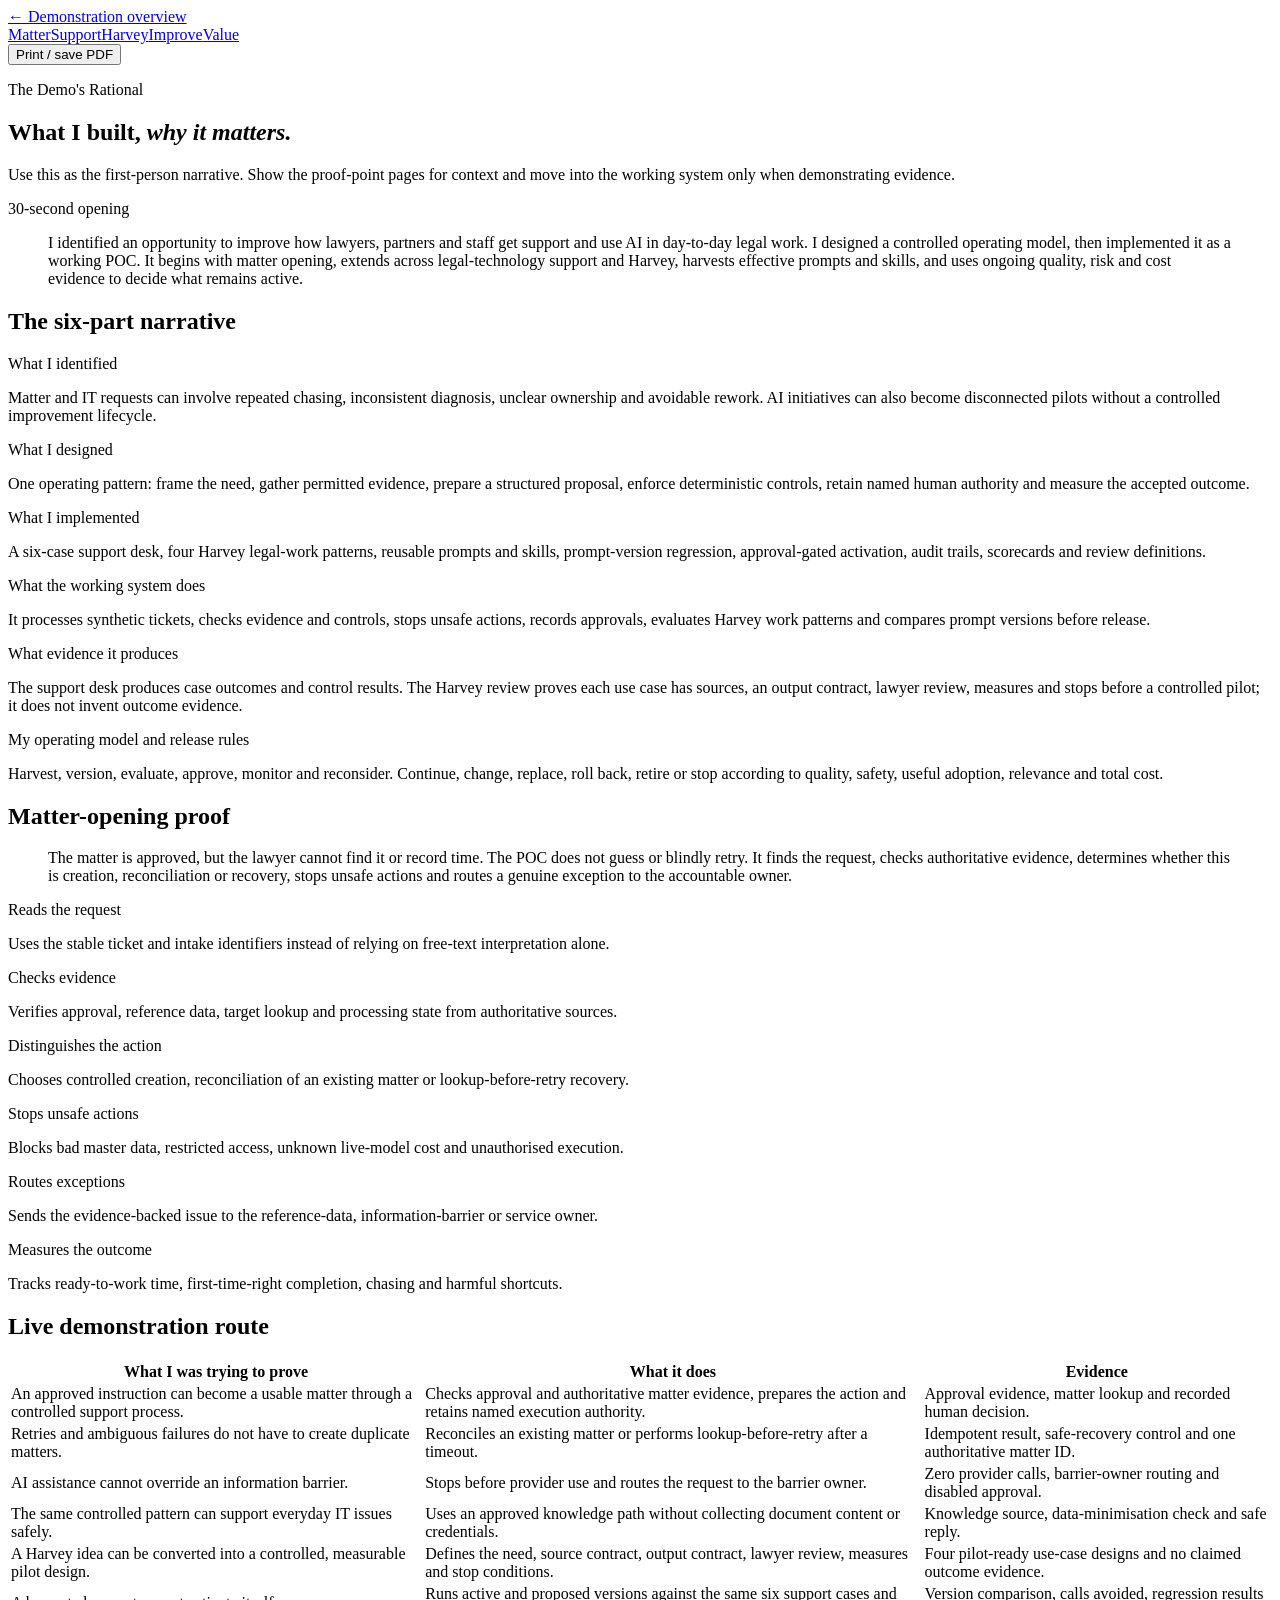
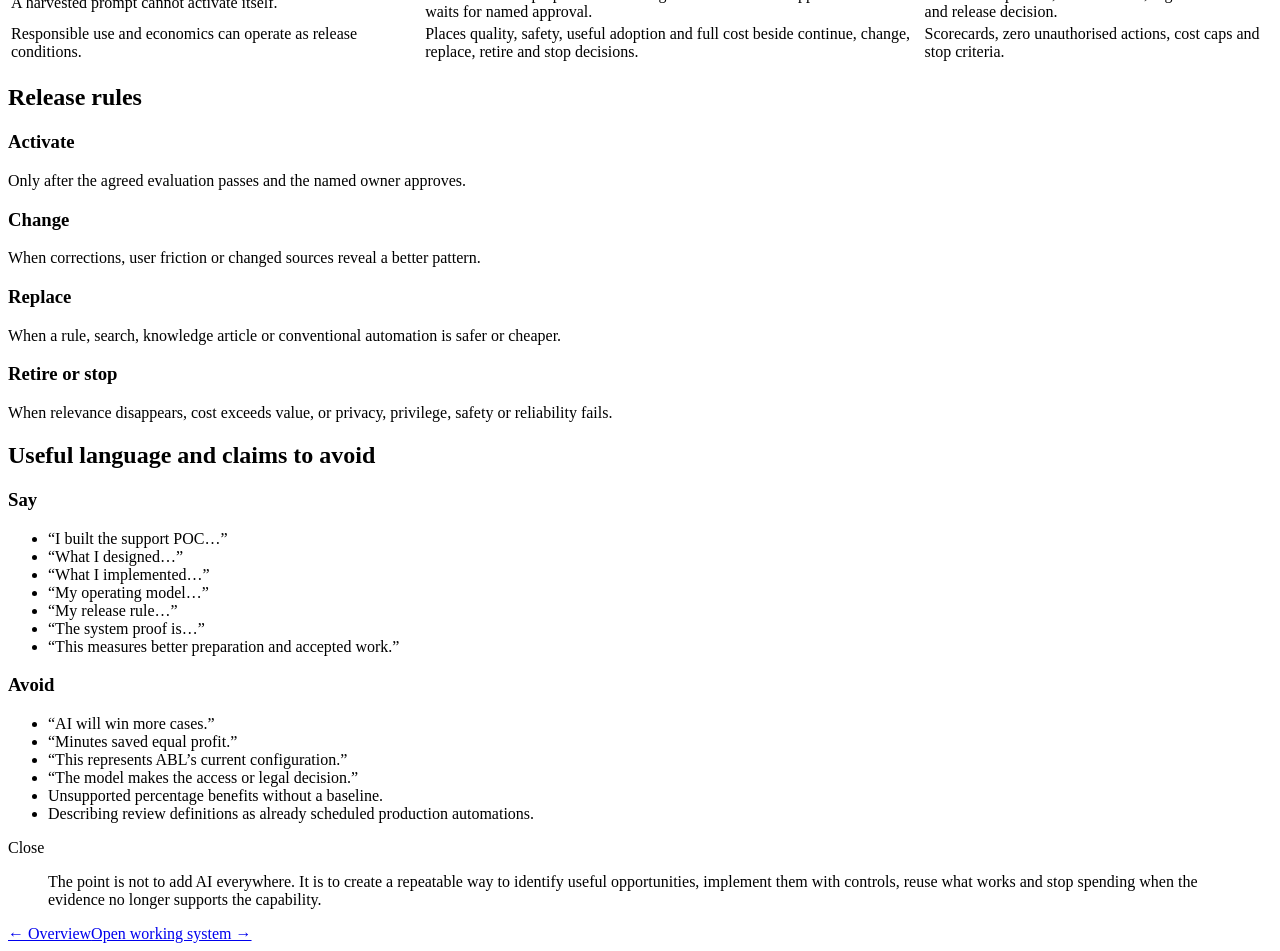
==== app/static/cheatsheet.html @ c5c9a4c7 "Initial private AI support proof of concept" ====
<!doctype html><html lang="en"><head><meta charset="utf-8"><meta name="viewport" content="width=device-width,initial-scale=1"><title>The Demo's Rational</title><link rel="stylesheet" href="/static/proof.css"><link rel="stylesheet" href="/static/cheatsheet.css"></head><body><div class="proof-shell">
<header class="proof-top"><a class="back" href="/">← Demonstration overview</a><nav><a href="/proofs/matter">Matter</a><a href="/proofs/support">Support</a><a href="/proofs/harvey">Harvey</a><a href="/proofs/improvement">Improve</a><a href="/proofs/value">Value</a></nav><button class="button print-button" onclick="window.print()">Print / save PDF</button></header>
<main><section class="sheet-title"><p class="eyebrow">The Demo's Rational</p><h1>What I built, <em>why it matters.</em></h1><p class="lede">Use this as the first-person narrative. Show the proof-point pages for context and move into the working system only when demonstrating evidence.</p></section>
<section class="sheet-section"><p class="kicker">30-second opening</p><blockquote class="talk-track">I identified an opportunity to improve how lawyers, partners and staff get support and use AI in day-to-day legal work. I designed a controlled operating model, then implemented it as a working POC. It begins with matter opening, extends across legal-technology support and Harvey, harvests effective prompts and skills, and uses ongoing quality, risk and cost evidence to decide what remains active.</blockquote></section>
<section class="sheet-section"><h2>The six-part narrative</h2><div class="cue-grid">
<article class="cue"><span>What I identified</span><p>Matter and IT requests can involve repeated chasing, inconsistent diagnosis, unclear ownership and avoidable rework. AI initiatives can also become disconnected pilots without a controlled improvement lifecycle.</p></article>
<article class="cue"><span>What I designed</span><p>One operating pattern: frame the need, gather permitted evidence, prepare a structured proposal, enforce deterministic controls, retain named human authority and measure the accepted outcome.</p></article>
<article class="cue"><span>What I implemented</span><p>A six-case support desk, four Harvey legal-work patterns, reusable prompts and skills, prompt-version regression, approval-gated activation, audit trails, scorecards and review definitions.</p></article>
<article class="cue"><span>What the working system does</span><p>It processes synthetic tickets, checks evidence and controls, stops unsafe actions, records approvals, evaluates Harvey work patterns and compares prompt versions before release.</p></article>
<article class="cue"><span>What evidence it produces</span><p>The support desk produces case outcomes and control results. The Harvey review proves each use case has sources, an output contract, lawyer review, measures and stops before a controlled pilot; it does not invent outcome evidence.</p></article>
<article class="cue"><span>My operating model and release rules</span><p>Harvest, version, evaluate, approve, monitor and reconsider. Continue, change, replace, roll back, retire or stop according to quality, safety, useful adoption, relevance and total cost.</p></article>
</div></section>
<section class="sheet-section"><h2>Matter-opening proof</h2><blockquote class="talk-track">The matter is approved, but the lawyer cannot find it or record time. The POC does not guess or blindly retry. It finds the request, checks authoritative evidence, determines whether this is creation, reconciliation or recovery, stops unsafe actions and routes a genuine exception to the accountable owner.</blockquote><div class="cue-grid" style="margin-top:14px">
<article class="cue"><span>Reads the request</span><p>Uses the stable ticket and intake identifiers instead of relying on free-text interpretation alone.</p></article><article class="cue"><span>Checks evidence</span><p>Verifies approval, reference data, target lookup and processing state from authoritative sources.</p></article><article class="cue"><span>Distinguishes the action</span><p>Chooses controlled creation, reconciliation of an existing matter or lookup-before-retry recovery.</p></article><article class="cue"><span>Stops unsafe actions</span><p>Blocks bad master data, restricted access, unknown live-model cost and unauthorised execution.</p></article><article class="cue"><span>Routes exceptions</span><p>Sends the evidence-backed issue to the reference-data, information-barrier or service owner.</p></article><article class="cue"><span>Measures the outcome</span><p>Tracks ready-to-work time, first-time-right completion, chasing and harmful shortcuts.</p></article>
</div></section>
<section class="sheet-section"><h2>Live demonstration route</h2><table class="run-table"><thead><tr><th>What I was trying to prove</th><th>What it does</th><th>Evidence</th></tr></thead><tbody>
<tr><td>An approved instruction can become a usable matter through a controlled support process.</td><td>Checks approval and authoritative matter evidence, prepares the action and retains named execution authority.</td><td>Approval evidence, matter lookup and recorded human decision.</td></tr>
<tr><td>Retries and ambiguous failures do not have to create duplicate matters.</td><td>Reconciles an existing matter or performs lookup-before-retry after a timeout.</td><td>Idempotent result, safe-recovery control and one authoritative matter ID.</td></tr>
<tr><td>AI assistance cannot override an information barrier.</td><td>Stops before provider use and routes the request to the barrier owner.</td><td>Zero provider calls, barrier-owner routing and disabled approval.</td></tr>
<tr><td>The same controlled pattern can support everyday IT issues safely.</td><td>Uses an approved knowledge path without collecting document content or credentials.</td><td>Knowledge source, data-minimisation check and safe reply.</td></tr>
<tr><td>A Harvey idea can be converted into a controlled, measurable pilot design.</td><td>Defines the need, source contract, output contract, lawyer review, measures and stop conditions.</td><td>Four pilot-ready use-case designs and no claimed outcome evidence.</td></tr>
<tr><td>A harvested prompt cannot activate itself.</td><td>Runs active and proposed versions against the same six support cases and waits for named approval.</td><td>Version comparison, calls avoided, regression results and release decision.</td></tr>
<tr><td>Responsible use and economics can operate as release conditions.</td><td>Places quality, safety, useful adoption and full cost beside continue, change, replace, retire and stop decisions.</td><td>Scorecards, zero unauthorised actions, cost caps and stop criteria.</td></tr>
</tbody></table></section>
<section class="sheet-section"><h2>Release rules</h2><div class="four-grid"><article class="tile"><h3>Activate</h3><p>Only after the agreed evaluation passes and the named owner approves.</p></article><article class="tile"><h3>Change</h3><p>When corrections, user friction or changed sources reveal a better pattern.</p></article><article class="tile"><h3>Replace</h3><p>When a rule, search, knowledge article or conventional automation is safer or cheaper.</p></article><article class="tile"><h3>Retire or stop</h3><p>When relevance disappears, cost exceeds value, or privacy, privilege, safety or reliability fails.</p></article></div></section>
<section class="sheet-section"><h2>Useful language and claims to avoid</h2><div class="say-avoid"><article><h3>Say</h3><ul><li>“I built the support POC…”</li><li>“What I designed…”</li><li>“What I implemented…”</li><li>“My operating model…”</li><li>“My release rule…”</li><li>“The system proof is…”</li><li>“This measures better preparation and accepted work.”</li></ul></article><article><h3>Avoid</h3><ul><li>“AI will win more cases.”</li><li>“Minutes saved equal profit.”</li><li>“This represents ABL’s current configuration.”</li><li>“The model makes the access or legal decision.”</li><li>Unsupported percentage benefits without a baseline.</li><li>Describing review definitions as already scheduled production automations.</li></ul></article></div></section>
<section class="sheet-section"><p class="kicker">Close</p><blockquote class="talk-track">The point is not to add AI everywhere. It is to create a repeatable way to identify useful opportunities, implement them with controls, reuse what works and stop spending when the evidence no longer supports the capability.</blockquote></section>
</main><footer class="next"><a href="/">← Overview</a><a href="/workbench">Open working system →</a></footer></div></body></html>
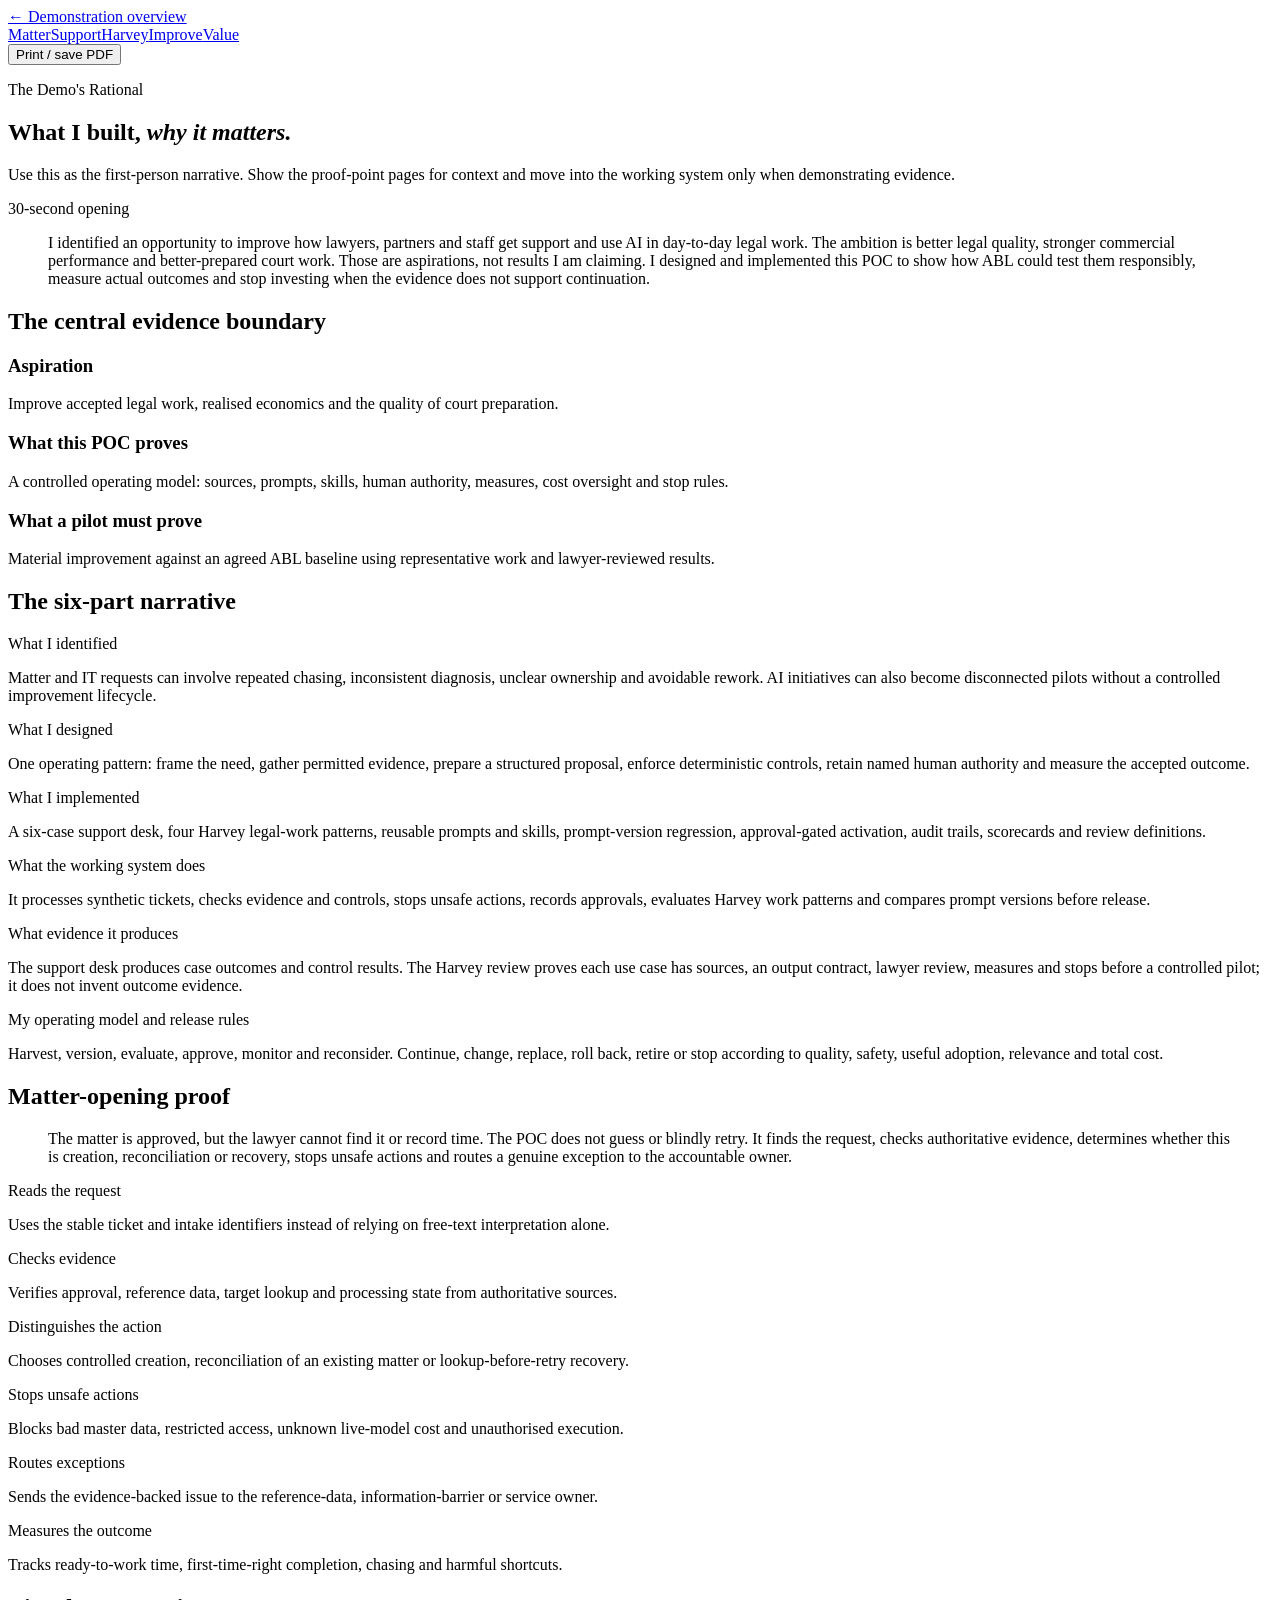
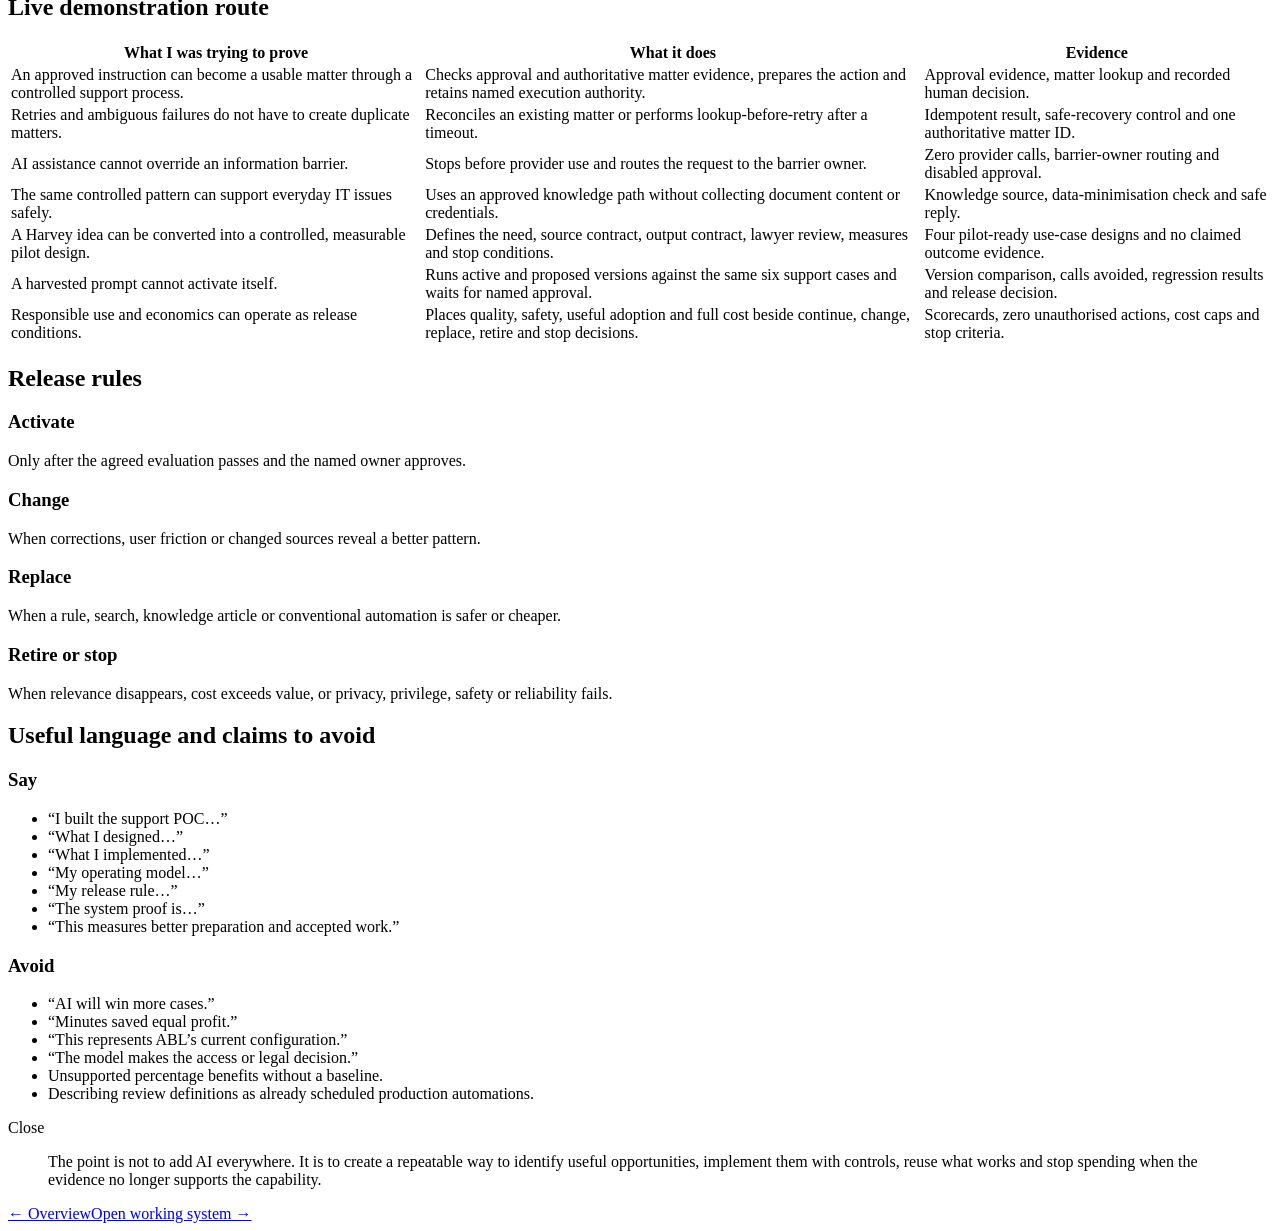
==== commit 54bc320c: "Emphasize aspirational AI outcomes" ====
--- a/app/static/cheatsheet.html
+++ b/app/static/cheatsheet.html
@@ -1,7 +1,8 @@
 <!doctype html><html lang="en"><head><meta charset="utf-8"><meta name="viewport" content="width=device-width,initial-scale=1"><title>The Demo's Rational</title><link rel="stylesheet" href="/static/proof.css"><link rel="stylesheet" href="/static/cheatsheet.css"></head><body><div class="proof-shell">
 <header class="proof-top"><a class="back" href="/">← Demonstration overview</a><nav><a href="/proofs/matter">Matter</a><a href="/proofs/support">Support</a><a href="/proofs/harvey">Harvey</a><a href="/proofs/improvement">Improve</a><a href="/proofs/value">Value</a></nav><button class="button print-button" onclick="window.print()">Print / save PDF</button></header>
 <main><section class="sheet-title"><p class="eyebrow">The Demo's Rational</p><h1>What I built, <em>why it matters.</em></h1><p class="lede">Use this as the first-person narrative. Show the proof-point pages for context and move into the working system only when demonstrating evidence.</p></section>
-<section class="sheet-section"><p class="kicker">30-second opening</p><blockquote class="talk-track">I identified an opportunity to improve how lawyers, partners and staff get support and use AI in day-to-day legal work. I designed a controlled operating model, then implemented it as a working POC. It begins with matter opening, extends across legal-technology support and Harvey, harvests effective prompts and skills, and uses ongoing quality, risk and cost evidence to decide what remains active.</blockquote></section>
+<section class="sheet-section"><p class="kicker">30-second opening</p><blockquote class="talk-track">I identified an opportunity to improve how lawyers, partners and staff get support and use AI in day-to-day legal work. The ambition is better legal quality, stronger commercial performance and better-prepared court work. Those are aspirations, not results I am claiming. I designed and implemented this POC to show how ABL could test them responsibly, measure actual outcomes and stop investing when the evidence does not support continuation.</blockquote></section>
+<section class="sheet-section"><h2>The central evidence boundary</h2><div class="three-grid"><article class="tile"><h3>Aspiration</h3><p>Improve accepted legal work, realised economics and the quality of court preparation.</p></article><article class="tile"><h3>What this POC proves</h3><p>A controlled operating model: sources, prompts, skills, human authority, measures, cost oversight and stop rules.</p></article><article class="tile"><h3>What a pilot must prove</h3><p>Material improvement against an agreed ABL baseline using representative work and lawyer-reviewed results.</p></article></div></section>
 <section class="sheet-section"><h2>The six-part narrative</h2><div class="cue-grid">
 <article class="cue"><span>What I identified</span><p>Matter and IT requests can involve repeated chasing, inconsistent diagnosis, unclear ownership and avoidable rework. AI initiatives can also become disconnected pilots without a controlled improvement lifecycle.</p></article>
 <article class="cue"><span>What I designed</span><p>One operating pattern: frame the need, gather permitted evidence, prepare a structured proposal, enforce deterministic controls, retain named human authority and measure the accepted outcome.</p></article>
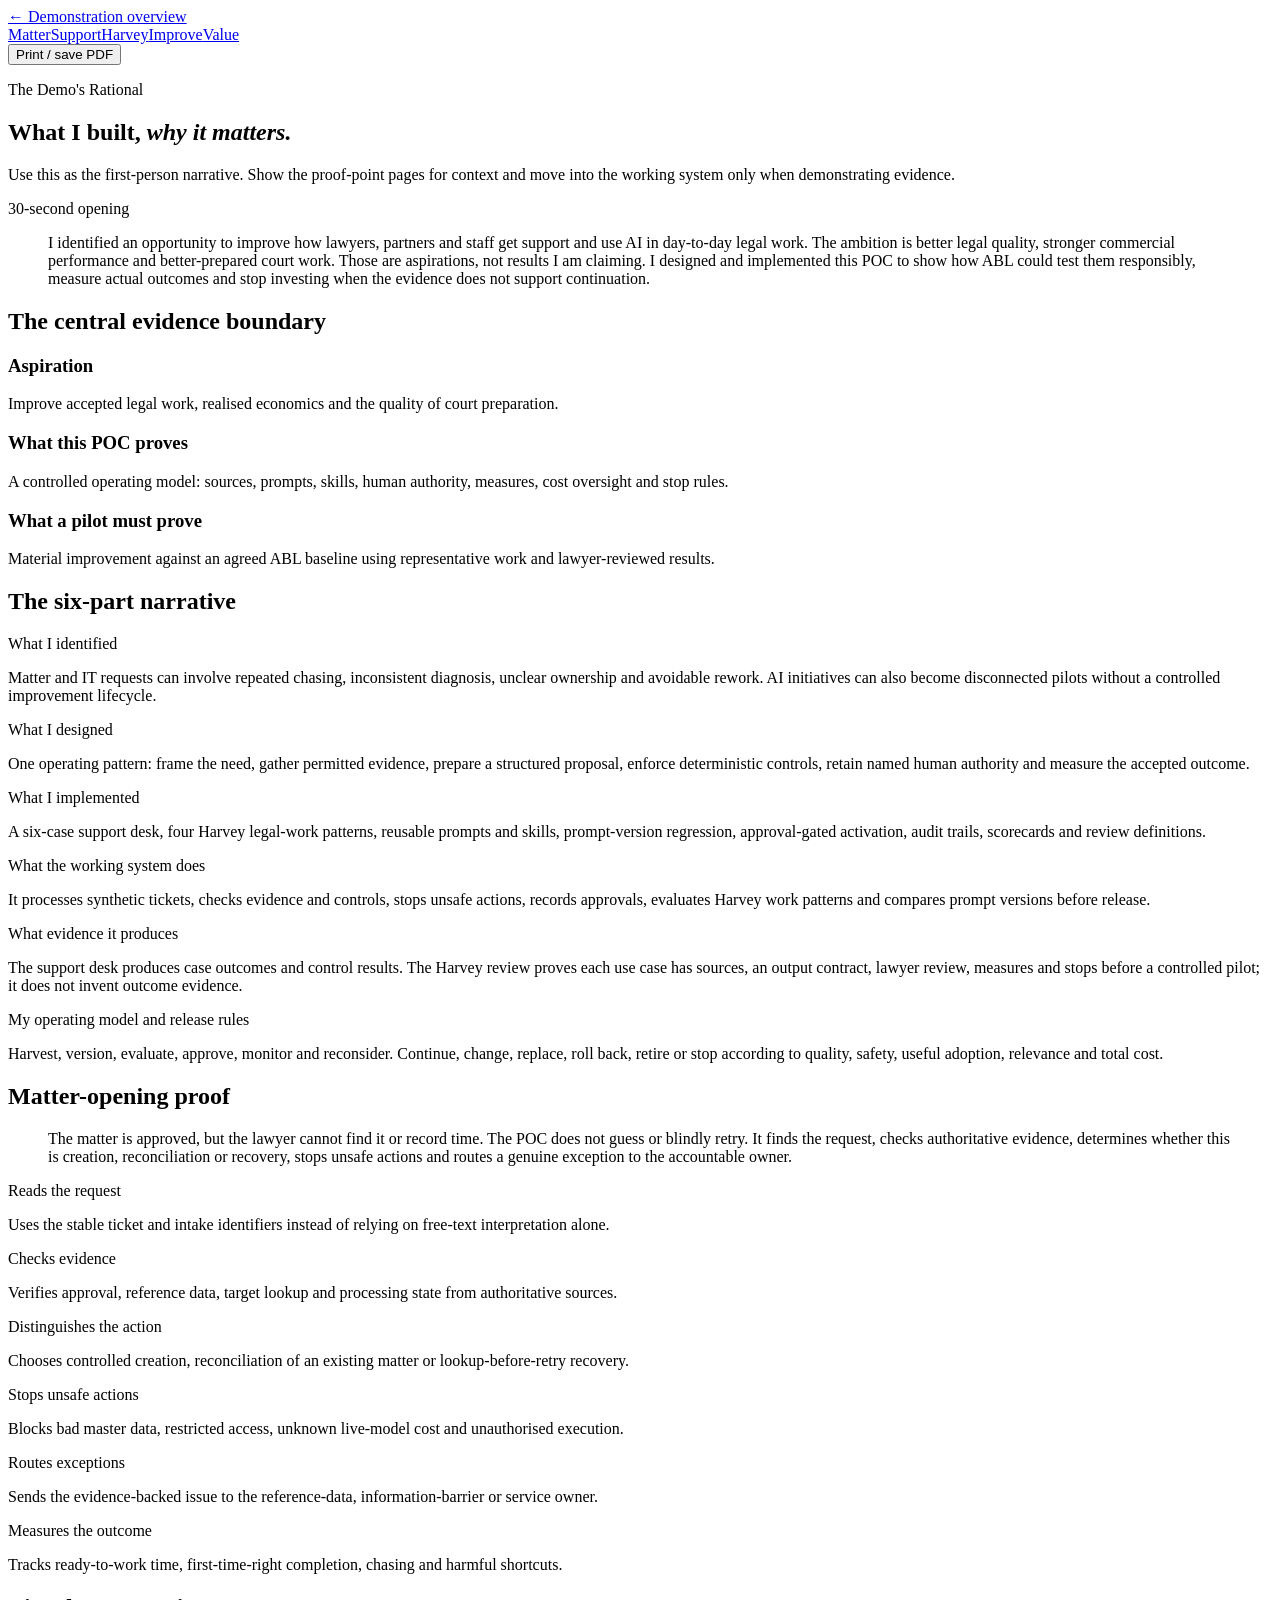
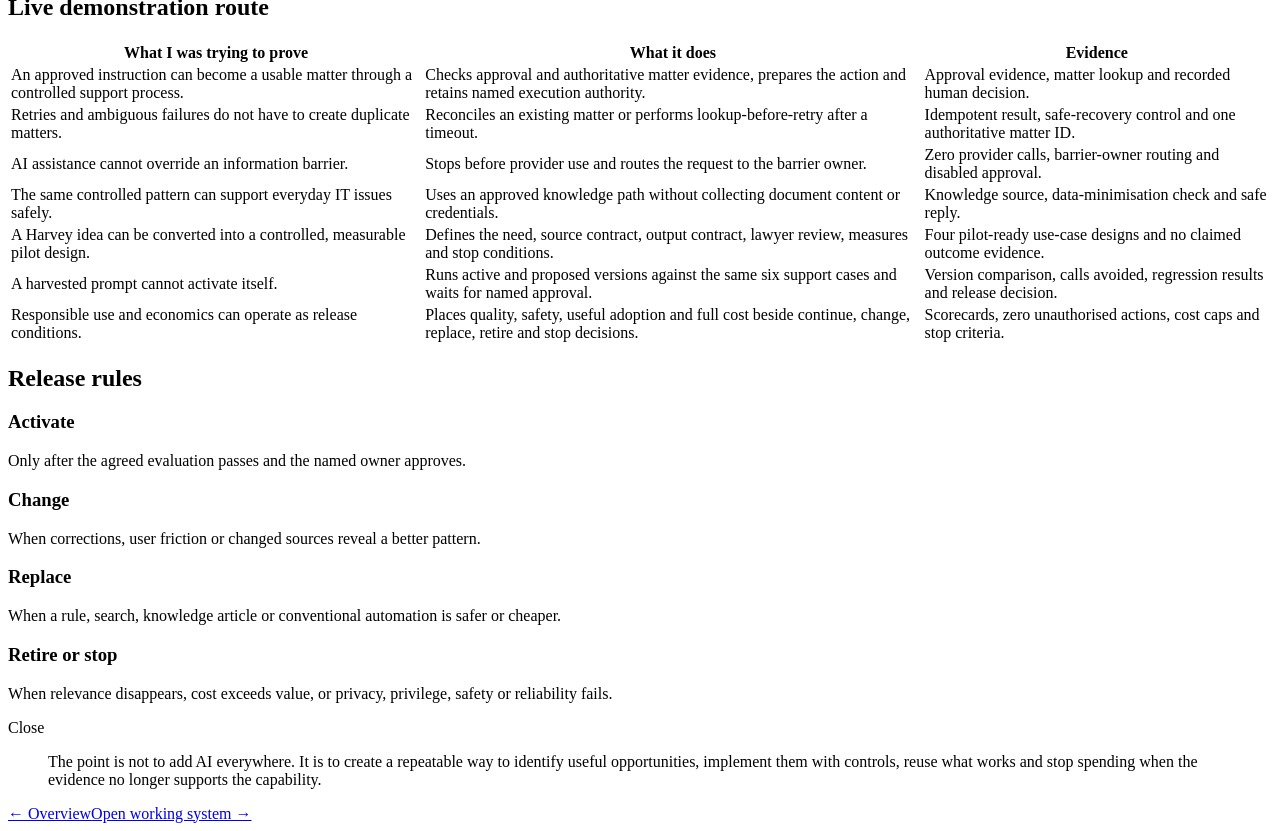
==== commit 5aec4d80: "Remove presenter language guidance" ====
--- a/app/static/cheatsheet.html
+++ b/app/static/cheatsheet.html
@@ -24,6 +24,5 @@
 <tr><td>Responsible use and economics can operate as release conditions.</td><td>Places quality, safety, useful adoption and full cost beside continue, change, replace, retire and stop decisions.</td><td>Scorecards, zero unauthorised actions, cost caps and stop criteria.</td></tr>
 </tbody></table></section>
 <section class="sheet-section"><h2>Release rules</h2><div class="four-grid"><article class="tile"><h3>Activate</h3><p>Only after the agreed evaluation passes and the named owner approves.</p></article><article class="tile"><h3>Change</h3><p>When corrections, user friction or changed sources reveal a better pattern.</p></article><article class="tile"><h3>Replace</h3><p>When a rule, search, knowledge article or conventional automation is safer or cheaper.</p></article><article class="tile"><h3>Retire or stop</h3><p>When relevance disappears, cost exceeds value, or privacy, privilege, safety or reliability fails.</p></article></div></section>
-<section class="sheet-section"><h2>Useful language and claims to avoid</h2><div class="say-avoid"><article><h3>Say</h3><ul><li>“I built the support POC…”</li><li>“What I designed…”</li><li>“What I implemented…”</li><li>“My operating model…”</li><li>“My release rule…”</li><li>“The system proof is…”</li><li>“This measures better preparation and accepted work.”</li></ul></article><article><h3>Avoid</h3><ul><li>“AI will win more cases.”</li><li>“Minutes saved equal profit.”</li><li>“This represents ABL’s current configuration.”</li><li>“The model makes the access or legal decision.”</li><li>Unsupported percentage benefits without a baseline.</li><li>Describing review definitions as already scheduled production automations.</li></ul></article></div></section>
 <section class="sheet-section"><p class="kicker">Close</p><blockquote class="talk-track">The point is not to add AI everywhere. It is to create a repeatable way to identify useful opportunities, implement them with controls, reuse what works and stop spending when the evidence no longer supports the capability.</blockquote></section>
 </main><footer class="next"><a href="/">← Overview</a><a href="/workbench">Open working system →</a></footer></div></body></html>
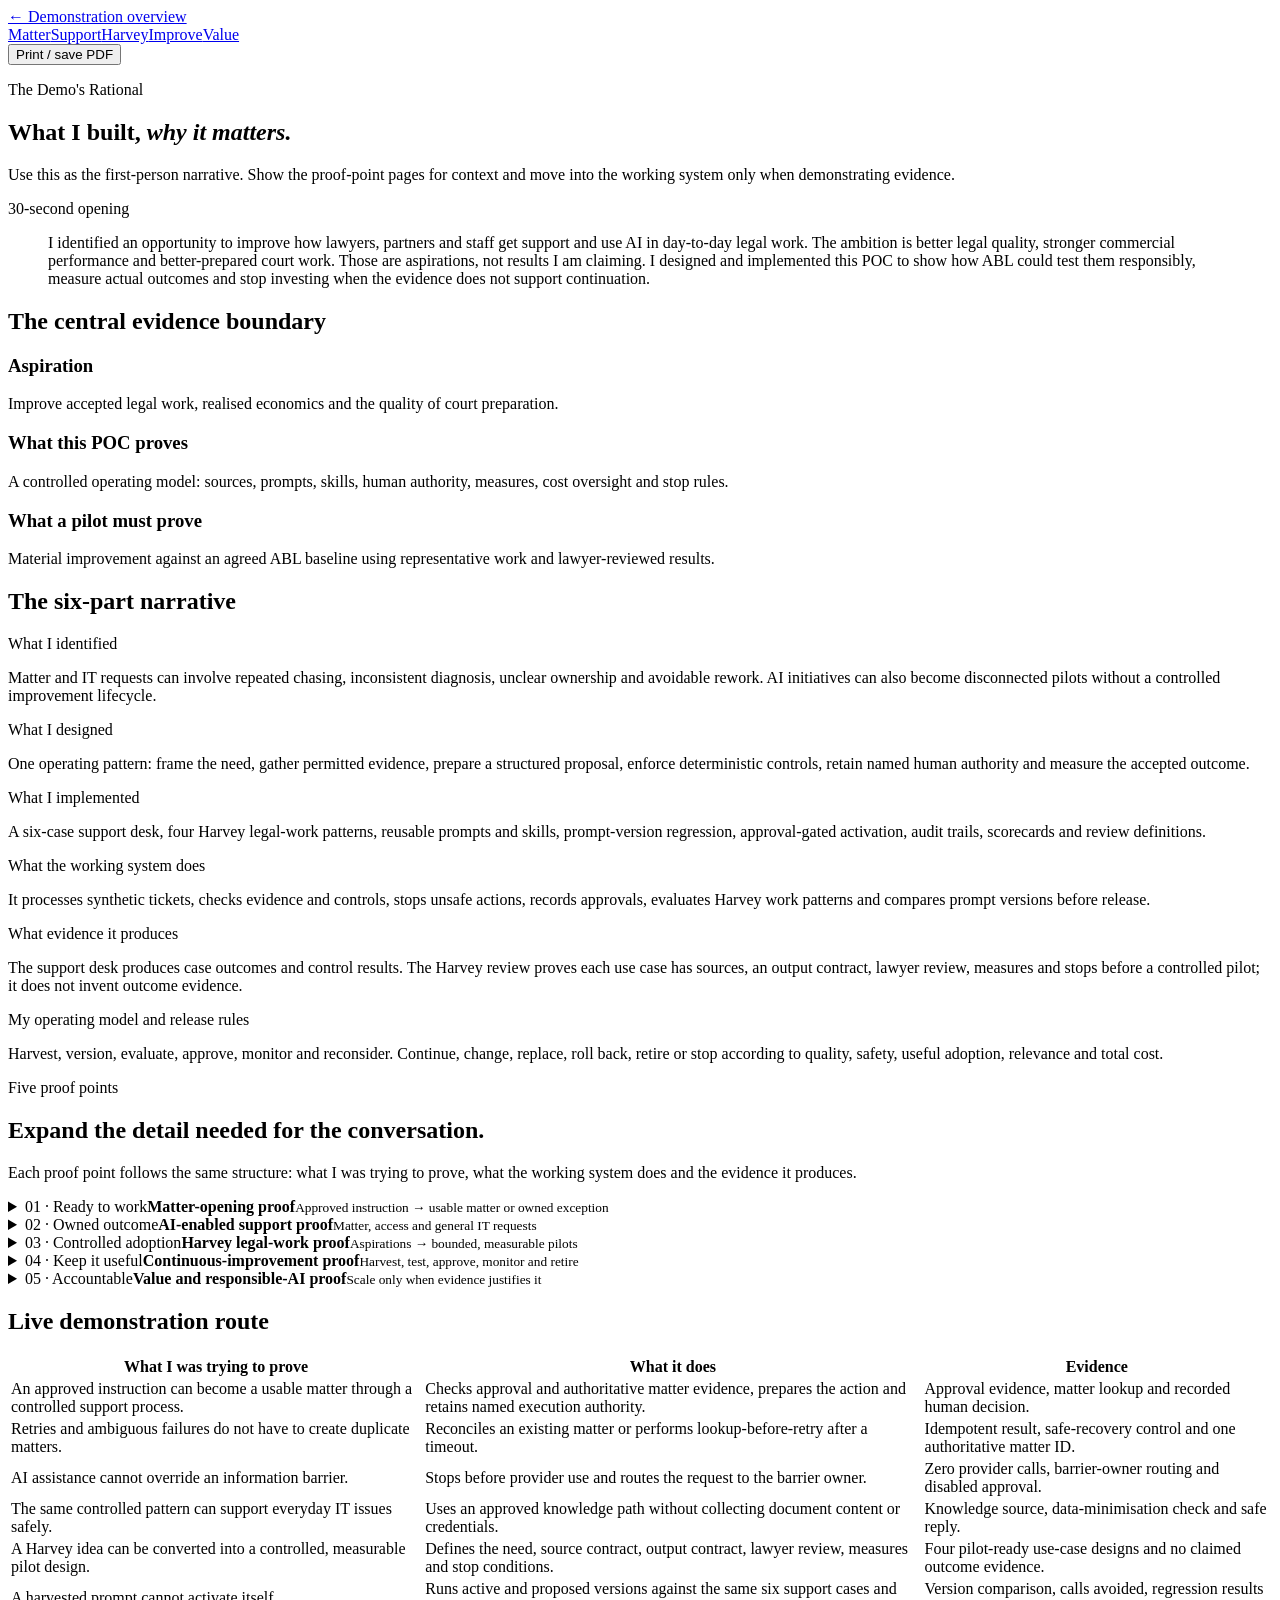
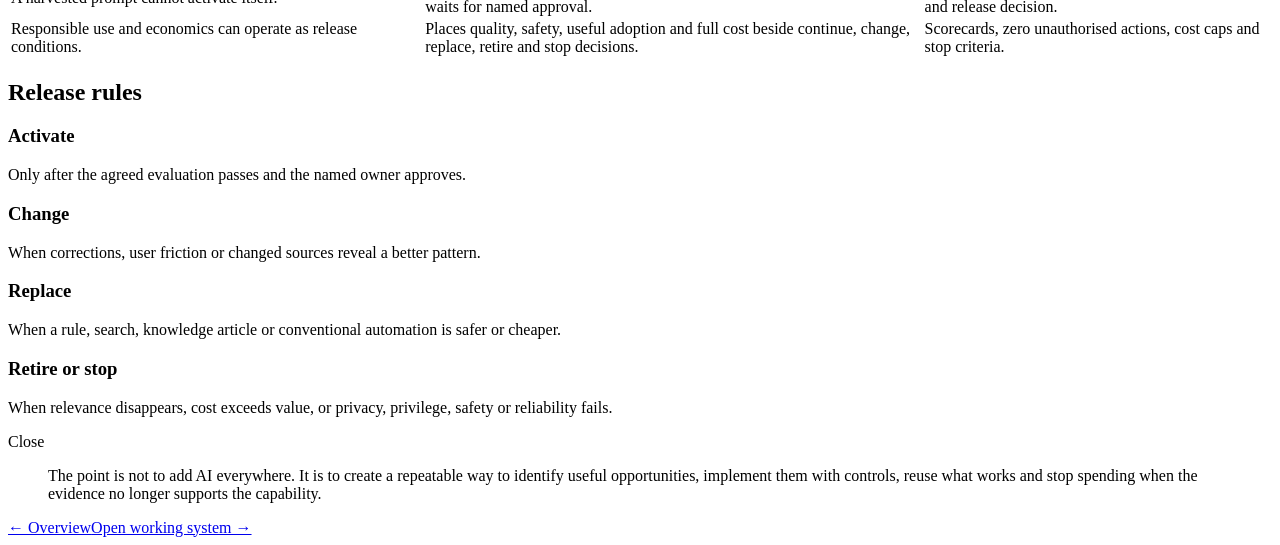
==== commit eb2983d5: "Add collapsible detail for all proof points" ====
--- a/app/static/cheatsheet.html
+++ b/app/static/cheatsheet.html
@@ -11,9 +11,13 @@
 <article class="cue"><span>What evidence it produces</span><p>The support desk produces case outcomes and control results. The Harvey review proves each use case has sources, an output contract, lawyer review, measures and stops before a controlled pilot; it does not invent outcome evidence.</p></article>
 <article class="cue"><span>My operating model and release rules</span><p>Harvest, version, evaluate, approve, monitor and reconsider. Continue, change, replace, roll back, retire or stop according to quality, safety, useful adoption, relevance and total cost.</p></article>
 </div></section>
-<section class="sheet-section"><h2>Matter-opening proof</h2><blockquote class="talk-track">The matter is approved, but the lawyer cannot find it or record time. The POC does not guess or blindly retry. It finds the request, checks authoritative evidence, determines whether this is creation, reconciliation or recovery, stops unsafe actions and routes a genuine exception to the accountable owner.</blockquote><div class="cue-grid" style="margin-top:14px">
-<article class="cue"><span>Reads the request</span><p>Uses the stable ticket and intake identifiers instead of relying on free-text interpretation alone.</p></article><article class="cue"><span>Checks evidence</span><p>Verifies approval, reference data, target lookup and processing state from authoritative sources.</p></article><article class="cue"><span>Distinguishes the action</span><p>Chooses controlled creation, reconciliation of an existing matter or lookup-before-retry recovery.</p></article><article class="cue"><span>Stops unsafe actions</span><p>Blocks bad master data, restricted access, unknown live-model cost and unauthorised execution.</p></article><article class="cue"><span>Routes exceptions</span><p>Sends the evidence-backed issue to the reference-data, information-barrier or service owner.</p></article><article class="cue"><span>Measures the outcome</span><p>Tracks ready-to-work time, first-time-right completion, chasing and harmful shortcuts.</p></article>
-</div></section>
+<section class="sheet-section proof-details-section"><div class="details-heading"><div><p class="kicker">Five proof points</p><h2>Expand the detail needed for the conversation.</h2></div><p>Each proof point follows the same structure: what I was trying to prove, what the working system does and the evidence it produces.</p></div>
+<details class="proof-detail"><summary><span>01 · Ready to work</span><strong>Matter-opening proof</strong><small>Approved instruction → usable matter or owned exception</small></summary><div class="proof-detail-body"><blockquote class="talk-track">The matter is approved, but the lawyer cannot find it or record time. The POC does not guess or blindly retry. It finds the request, checks authoritative evidence, determines whether this is creation, reconciliation or recovery, stops unsafe actions and routes a genuine exception to the accountable owner.</blockquote><div class="cue-grid"><article class="cue"><span>What I was trying to prove</span><p>An approved instruction can become a usable matter without duplicates, blind retries or control bypasses.</p></article><article class="cue"><span>What it does</span><p>Uses stable identifiers, verifies approval and reference data, looks for an existing matter and distinguishes creation, reconciliation and recovery.</p></article><article class="cue"><span>Evidence</span><p>Approval record, authoritative lookup, control results, named decision, one matter identifier and a complete audit trail.</p></article><article class="cue"><span>Measures</span><p>Ready-to-work time, first-time-right completion, support touches, chasing and harmful shortcuts.</p></article></div><a class="detail-link" href="/workbench/matter">Open focused matter evidence →</a></div></details>
+<details class="proof-detail"><summary><span>02 · Owned outcome</span><strong>AI-enabled support proof</strong><small>Matter, access and general IT requests</small></summary><div class="proof-detail-body"><blockquote class="talk-track">I designed one support pattern for different requests: frame the need, gather the minimum permitted evidence, prepare a structured next step, enforce deterministic controls and retain the accountable owner’s authority.</blockquote><div class="cue-grid"><article class="cue"><span>What I was trying to prove</span><p>AI can improve handling consistency without becoming the authority for access, matter actions or professional communications.</p></article><article class="cue"><span>What it does</span><p>Investigates six normal, boundary and failure cases, grounds the proposal and blocks or routes unsafe conditions.</p></article><article class="cue"><span>Evidence</span><p>Sources used, control checks, questions, provider calls, approvals, replies and the decision trail for every case.</p></article><article class="cue"><span>Measures</span><p>Accepted quality, owned resolution, safe stops, unnecessary data avoided, handling effort and provider cost.</p></article></div><a class="detail-link" href="/workbench/support">Open focused support evidence →</a></div></details>
+<details class="proof-detail"><summary><span>03 · Controlled adoption</span><strong>Harvey legal-work proof</strong><small>Aspirations → bounded, measurable pilots</small></summary><div class="proof-detail-body"><blockquote class="talk-track">The ambition is better legal quality, stronger economics and better-prepared court work. The POC does not claim those benefits; it demonstrates how each Harvey use case would be converted into a controlled pilot capable of testing them.</blockquote><div class="cue-grid"><article class="cue"><span>What I was trying to prove</span><p>A legal-work idea can be made specific enough to test responsibly before investment or benefit claims.</p></article><article class="cue"><span>What it does</span><p>Defines the user need, approved sources, reusable prompt and skill, output contract, lawyer decision boundary and stop conditions.</p></article><article class="cue"><span>Evidence</span><p>Four pilot designs covering litigation preparation, research, diligence and knowledge reuse, with no invented outcome evidence.</p></article><article class="cue"><span>Measures</span><p>Lawyer acceptance, corrections, omissions, source integrity, review time, incidents and full cost against a baseline.</p></article></div><a class="detail-link" href="/workbench/harvey">Open the Harvey demonstrator →</a></div></details>
+<details class="proof-detail"><summary><span>04 · Keep it useful</span><strong>Continuous-improvement proof</strong><small>Harvest, test, approve, monitor and retire</small></summary><div class="proof-detail-body"><blockquote class="talk-track">A useful output is not automatically a reusable asset. I harvest the pattern as a versioned prompt, skill or workflow, run it against the agreed evaluation contract and require a named release decision.</blockquote><div class="cue-grid"><article class="cue"><span>What I was trying to prove</span><p>Prompts, skills and automations can be managed as governed operational assets rather than disconnected experiments.</p></article><article class="cue"><span>What it does</span><p>Runs active and candidate prompts through the same six support cases, compares results and prevents a recommendation from activating itself.</p></article><article class="cue"><span>Evidence</span><p>Version identity, regression results, provider calls, prompt proxy, cost, unauthorised actions and the named decision.</p></article><article class="cue"><span>Release rule</span><p>Continue, change, replace, roll back, retire or stop when evidence, relevance, risk or cost changes.</p></article></div><a class="detail-link" href="/workbench/improvement">Open focused improvement evidence →</a></div></details>
+<details class="proof-detail"><summary><span>05 · Accountable</span><strong>Value and responsible-AI proof</strong><small>Scale only when evidence justifies it</small></summary><div class="proof-detail-body"><blockquote class="talk-track">Quality, profit and court impact begin as aspirations. Responsible AI and economics sit inside the release gate so an initiative continues only when accepted outcomes justify its risk and full operating cost.</blockquote><div class="cue-grid"><article class="cue"><span>What I was trying to prove</span><p>Governance and cost oversight can determine release decisions rather than appearing as reporting after deployment.</p></article><article class="cue"><span>What it does</span><p>Places quality, speed, safety, useful adoption and full cost together and compares AI with rules, search and conventional automation.</p></article><article class="cue"><span>Evidence</span><p>Controlled runs, accepted quality, safe exceptions, provider use, spend, unauthorised actions and explicit stop criteria.</p></article><article class="cue"><span>Boundary</span><p>Synthetic minutes are not profit, preparation measures are not court outcomes and pilot readiness is not realised value.</p></article></div><a class="detail-link" href="/workbench/value">Open focused value evidence →</a></div></details>
+</section>
 <section class="sheet-section"><h2>Live demonstration route</h2><table class="run-table"><thead><tr><th>What I was trying to prove</th><th>What it does</th><th>Evidence</th></tr></thead><tbody>
 <tr><td>An approved instruction can become a usable matter through a controlled support process.</td><td>Checks approval and authoritative matter evidence, prepares the action and retains named execution authority.</td><td>Approval evidence, matter lookup and recorded human decision.</td></tr>
 <tr><td>Retries and ambiguous failures do not have to create duplicate matters.</td><td>Reconciles an existing matter or performs lookup-before-retry after a timeout.</td><td>Idempotent result, safe-recovery control and one authoritative matter ID.</td></tr>
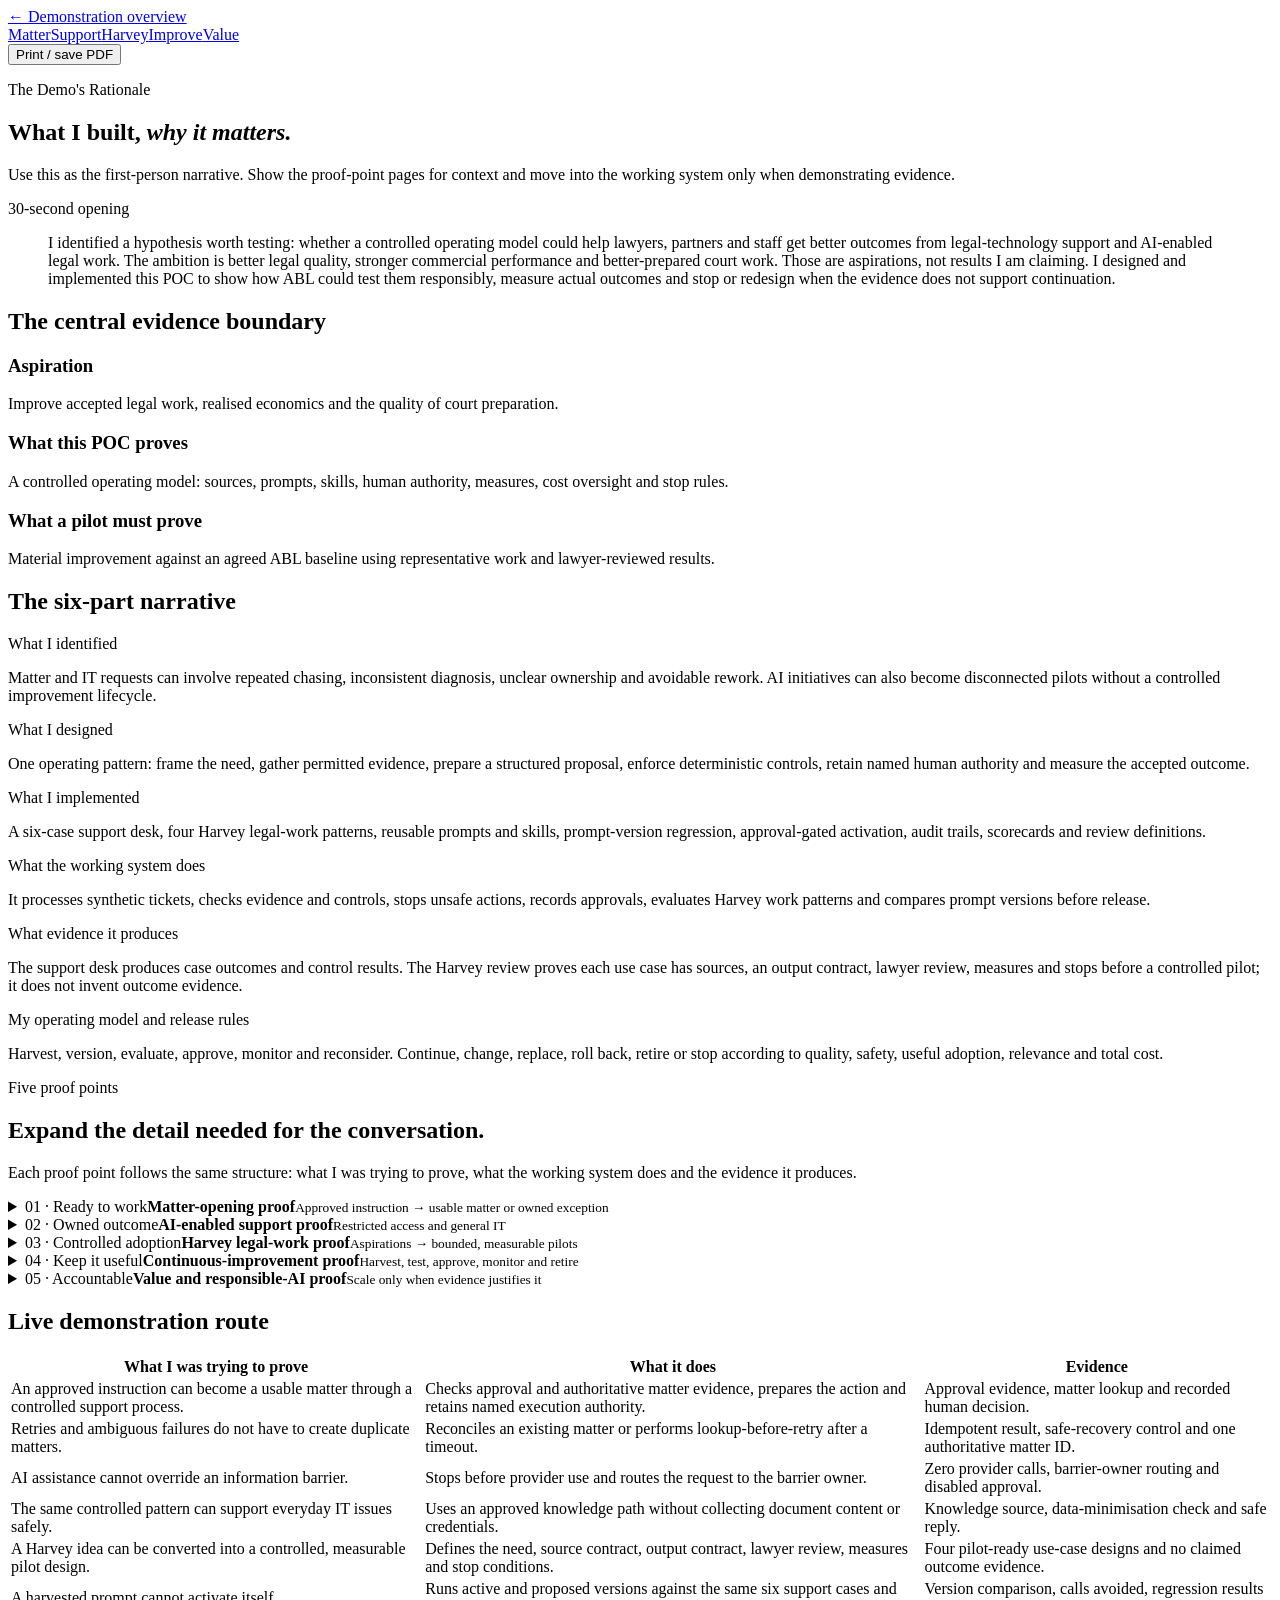
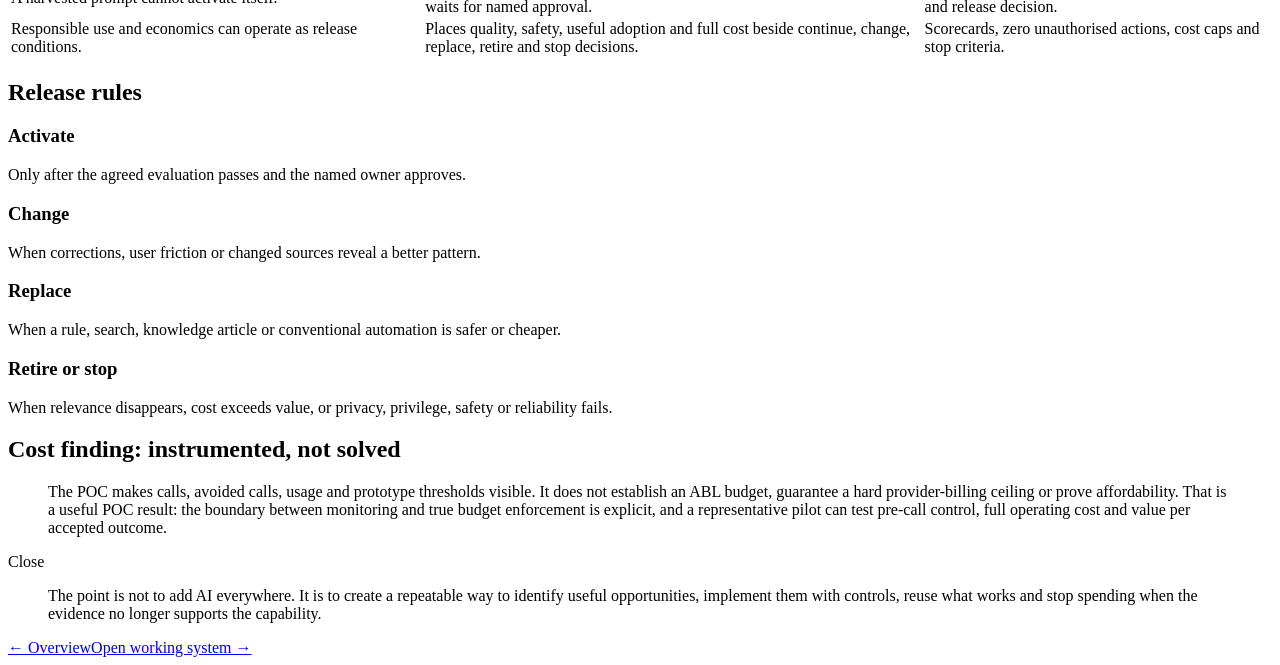
==== commit 733c76f8: "Clarify demo proof points and sharing boundary" ====
--- a/app/static/cheatsheet.html
+++ b/app/static/cheatsheet.html
@@ -1,7 +1,7 @@
-<!doctype html><html lang="en"><head><meta charset="utf-8"><meta name="viewport" content="width=device-width,initial-scale=1"><title>The Demo's Rational</title><link rel="stylesheet" href="/static/proof.css"><link rel="stylesheet" href="/static/cheatsheet.css"></head><body><div class="proof-shell">
+<!doctype html><html lang="en"><head><meta charset="utf-8"><meta name="viewport" content="width=device-width,initial-scale=1"><title>The Demo's Rationale</title><link rel="stylesheet" href="/static/proof.css"><link rel="stylesheet" href="/static/cheatsheet.css"></head><body><div class="proof-shell">
 <header class="proof-top"><a class="back" href="/">← Demonstration overview</a><nav><a href="/proofs/matter">Matter</a><a href="/proofs/support">Support</a><a href="/proofs/harvey">Harvey</a><a href="/proofs/improvement">Improve</a><a href="/proofs/value">Value</a></nav><button class="button print-button" onclick="window.print()">Print / save PDF</button></header>
-<main><section class="sheet-title"><p class="eyebrow">The Demo's Rational</p><h1>What I built, <em>why it matters.</em></h1><p class="lede">Use this as the first-person narrative. Show the proof-point pages for context and move into the working system only when demonstrating evidence.</p></section>
-<section class="sheet-section"><p class="kicker">30-second opening</p><blockquote class="talk-track">I identified an opportunity to improve how lawyers, partners and staff get support and use AI in day-to-day legal work. The ambition is better legal quality, stronger commercial performance and better-prepared court work. Those are aspirations, not results I am claiming. I designed and implemented this POC to show how ABL could test them responsibly, measure actual outcomes and stop investing when the evidence does not support continuation.</blockquote></section>
+<main><section class="sheet-title"><p class="eyebrow">The Demo's Rationale</p><h1>What I built, <em>why it matters.</em></h1><p class="lede">Use this as the first-person narrative. Show the proof-point pages for context and move into the working system only when demonstrating evidence.</p></section>
+<section class="sheet-section"><p class="kicker">30-second opening</p><blockquote class="talk-track">I identified a hypothesis worth testing: whether a controlled operating model could help lawyers, partners and staff get better outcomes from legal-technology support and AI-enabled legal work. The ambition is better legal quality, stronger commercial performance and better-prepared court work. Those are aspirations, not results I am claiming. I designed and implemented this POC to show how ABL could test them responsibly, measure actual outcomes and stop or redesign when the evidence does not support continuation.</blockquote></section>
 <section class="sheet-section"><h2>The central evidence boundary</h2><div class="three-grid"><article class="tile"><h3>Aspiration</h3><p>Improve accepted legal work, realised economics and the quality of court preparation.</p></article><article class="tile"><h3>What this POC proves</h3><p>A controlled operating model: sources, prompts, skills, human authority, measures, cost oversight and stop rules.</p></article><article class="tile"><h3>What a pilot must prove</h3><p>Material improvement against an agreed ABL baseline using representative work and lawyer-reviewed results.</p></article></div></section>
 <section class="sheet-section"><h2>The six-part narrative</h2><div class="cue-grid">
 <article class="cue"><span>What I identified</span><p>Matter and IT requests can involve repeated chasing, inconsistent diagnosis, unclear ownership and avoidable rework. AI initiatives can also become disconnected pilots without a controlled improvement lifecycle.</p></article>
@@ -13,7 +13,7 @@
 </div></section>
 <section class="sheet-section proof-details-section"><div class="details-heading"><div><p class="kicker">Five proof points</p><h2>Expand the detail needed for the conversation.</h2></div><p>Each proof point follows the same structure: what I was trying to prove, what the working system does and the evidence it produces.</p></div>
 <details class="proof-detail"><summary><span>01 · Ready to work</span><strong>Matter-opening proof</strong><small>Approved instruction → usable matter or owned exception</small></summary><div class="proof-detail-body"><blockquote class="talk-track">The matter is approved, but the lawyer cannot find it or record time. The POC does not guess or blindly retry. It finds the request, checks authoritative evidence, determines whether this is creation, reconciliation or recovery, stops unsafe actions and routes a genuine exception to the accountable owner.</blockquote><div class="cue-grid"><article class="cue"><span>What I was trying to prove</span><p>An approved instruction can become a usable matter without duplicates, blind retries or control bypasses.</p></article><article class="cue"><span>What it does</span><p>Uses stable identifiers, verifies approval and reference data, looks for an existing matter and distinguishes creation, reconciliation and recovery.</p></article><article class="cue"><span>Evidence</span><p>Approval record, authoritative lookup, control results, named decision, one matter identifier and a complete audit trail.</p></article><article class="cue"><span>Measures</span><p>Ready-to-work time, first-time-right completion, support touches, chasing and harmful shortcuts.</p></article></div><a class="detail-link" href="/workbench/matter">Open focused matter evidence →</a></div></details>
-<details class="proof-detail"><summary><span>02 · Owned outcome</span><strong>AI-enabled support proof</strong><small>Matter, access and general IT requests</small></summary><div class="proof-detail-body"><blockquote class="talk-track">I designed one support pattern for different requests: frame the need, gather the minimum permitted evidence, prepare a structured next step, enforce deterministic controls and retain the accountable owner’s authority.</blockquote><div class="cue-grid"><article class="cue"><span>What I was trying to prove</span><p>AI can improve handling consistency without becoming the authority for access, matter actions or professional communications.</p></article><article class="cue"><span>What it does</span><p>Investigates six normal, boundary and failure cases, grounds the proposal and blocks or routes unsafe conditions.</p></article><article class="cue"><span>Evidence</span><p>Sources used, control checks, questions, provider calls, approvals, replies and the decision trail for every case.</p></article><article class="cue"><span>Measures</span><p>Accepted quality, owned resolution, safe stops, unnecessary data avoided, handling effort and provider cost.</p></article></div><a class="detail-link" href="/workbench/support">Open focused support evidence →</a></div></details>
+<details class="proof-detail"><summary><span>02 · Owned outcome</span><strong>AI-enabled support proof</strong><small>Restricted access and general IT</small></summary><div class="proof-detail-body"><blockquote class="talk-track">The matter proof establishes transaction control. I then apply the same support pattern to two different requests: frame the need, gather the minimum permitted evidence, prepare a structured next step, enforce deterministic controls and retain the accountable owner’s authority.</blockquote><div class="cue-grid"><article class="cue"><span>What I was trying to prove</span><p>The controlled method generalises beyond matter opening without duplicating the four transaction cases or making AI the authority for access and communications.</p></article><article class="cue"><span>What it does</span><p>Investigates one restricted-access case and one general-IT case. Together with the four matter conditions, prompt regression retains a six-case normal, boundary and failure contract.</p></article><article class="cue"><span>Evidence</span><p>Sources used, control checks, questions, provider calls, approvals, replies and the decision trail for each support case.</p></article><article class="cue"><span>Measures</span><p>Owned resolution, safe stops, unnecessary data avoided, handling effort and provider cost.</p></article></div><a class="detail-link" href="/workbench/support">Open focused support evidence →</a></div></details>
 <details class="proof-detail"><summary><span>03 · Controlled adoption</span><strong>Harvey legal-work proof</strong><small>Aspirations → bounded, measurable pilots</small></summary><div class="proof-detail-body"><blockquote class="talk-track">The ambition is better legal quality, stronger economics and better-prepared court work. The POC does not claim those benefits; it demonstrates how each Harvey use case would be converted into a controlled pilot capable of testing them.</blockquote><div class="cue-grid"><article class="cue"><span>What I was trying to prove</span><p>A legal-work idea can be made specific enough to test responsibly before investment or benefit claims.</p></article><article class="cue"><span>What it does</span><p>Defines the user need, approved sources, reusable prompt and skill, output contract, lawyer decision boundary and stop conditions.</p></article><article class="cue"><span>Evidence</span><p>Four pilot designs covering litigation preparation, research, diligence and knowledge reuse, with no invented outcome evidence.</p></article><article class="cue"><span>Measures</span><p>Lawyer acceptance, corrections, omissions, source integrity, review time, incidents and full cost against a baseline.</p></article></div><a class="detail-link" href="/workbench/harvey">Open the Harvey demonstrator →</a></div></details>
 <details class="proof-detail"><summary><span>04 · Keep it useful</span><strong>Continuous-improvement proof</strong><small>Harvest, test, approve, monitor and retire</small></summary><div class="proof-detail-body"><blockquote class="talk-track">A useful output is not automatically a reusable asset. I harvest the pattern as a versioned prompt, skill or workflow, run it against the agreed evaluation contract and require a named release decision.</blockquote><div class="cue-grid"><article class="cue"><span>What I was trying to prove</span><p>Prompts, skills and automations can be managed as governed operational assets rather than disconnected experiments.</p></article><article class="cue"><span>What it does</span><p>Runs active and candidate prompts through the same six support cases, compares results and prevents a recommendation from activating itself.</p></article><article class="cue"><span>Evidence</span><p>Version identity, regression results, provider calls, prompt proxy, cost, unauthorised actions and the named decision.</p></article><article class="cue"><span>Release rule</span><p>Continue, change, replace, roll back, retire or stop when evidence, relevance, risk or cost changes.</p></article></div><a class="detail-link" href="/workbench/improvement">Open focused improvement evidence →</a></div></details>
 <details class="proof-detail"><summary><span>05 · Accountable</span><strong>Value and responsible-AI proof</strong><small>Scale only when evidence justifies it</small></summary><div class="proof-detail-body"><blockquote class="talk-track">Quality, profit and court impact begin as aspirations. Responsible AI and economics sit inside the release gate so an initiative continues only when accepted outcomes justify its risk and full operating cost.</blockquote><div class="cue-grid"><article class="cue"><span>What I was trying to prove</span><p>Governance and cost oversight can determine release decisions rather than appearing as reporting after deployment.</p></article><article class="cue"><span>What it does</span><p>Places quality, speed, safety, useful adoption and full cost together and compares AI with rules, search and conventional automation.</p></article><article class="cue"><span>Evidence</span><p>Controlled runs, accepted quality, safe exceptions, provider use, spend, unauthorised actions and explicit stop criteria.</p></article><article class="cue"><span>Boundary</span><p>Synthetic minutes are not profit, preparation measures are not court outcomes and pilot readiness is not realised value.</p></article></div><a class="detail-link" href="/workbench/value">Open focused value evidence →</a></div></details>
@@ -28,5 +28,6 @@
 <tr><td>Responsible use and economics can operate as release conditions.</td><td>Places quality, safety, useful adoption and full cost beside continue, change, replace, retire and stop decisions.</td><td>Scorecards, zero unauthorised actions, cost caps and stop criteria.</td></tr>
 </tbody></table></section>
 <section class="sheet-section"><h2>Release rules</h2><div class="four-grid"><article class="tile"><h3>Activate</h3><p>Only after the agreed evaluation passes and the named owner approves.</p></article><article class="tile"><h3>Change</h3><p>When corrections, user friction or changed sources reveal a better pattern.</p></article><article class="tile"><h3>Replace</h3><p>When a rule, search, knowledge article or conventional automation is safer or cheaper.</p></article><article class="tile"><h3>Retire or stop</h3><p>When relevance disappears, cost exceeds value, or privacy, privilege, safety or reliability fails.</p></article></div></section>
+<section class="sheet-section"><h2>Cost finding: instrumented, not solved</h2><blockquote class="talk-track">The POC makes calls, avoided calls, usage and prototype thresholds visible. It does not establish an ABL budget, guarantee a hard provider-billing ceiling or prove affordability. That is a useful POC result: the boundary between monitoring and true budget enforcement is explicit, and a representative pilot can test pre-call control, full operating cost and value per accepted outcome.</blockquote></section>
 <section class="sheet-section"><p class="kicker">Close</p><blockquote class="talk-track">The point is not to add AI everywhere. It is to create a repeatable way to identify useful opportunities, implement them with controls, reuse what works and stop spending when the evidence no longer supports the capability.</blockquote></section>
 </main><footer class="next"><a href="/">← Overview</a><a href="/workbench">Open working system →</a></footer></div></body></html>
